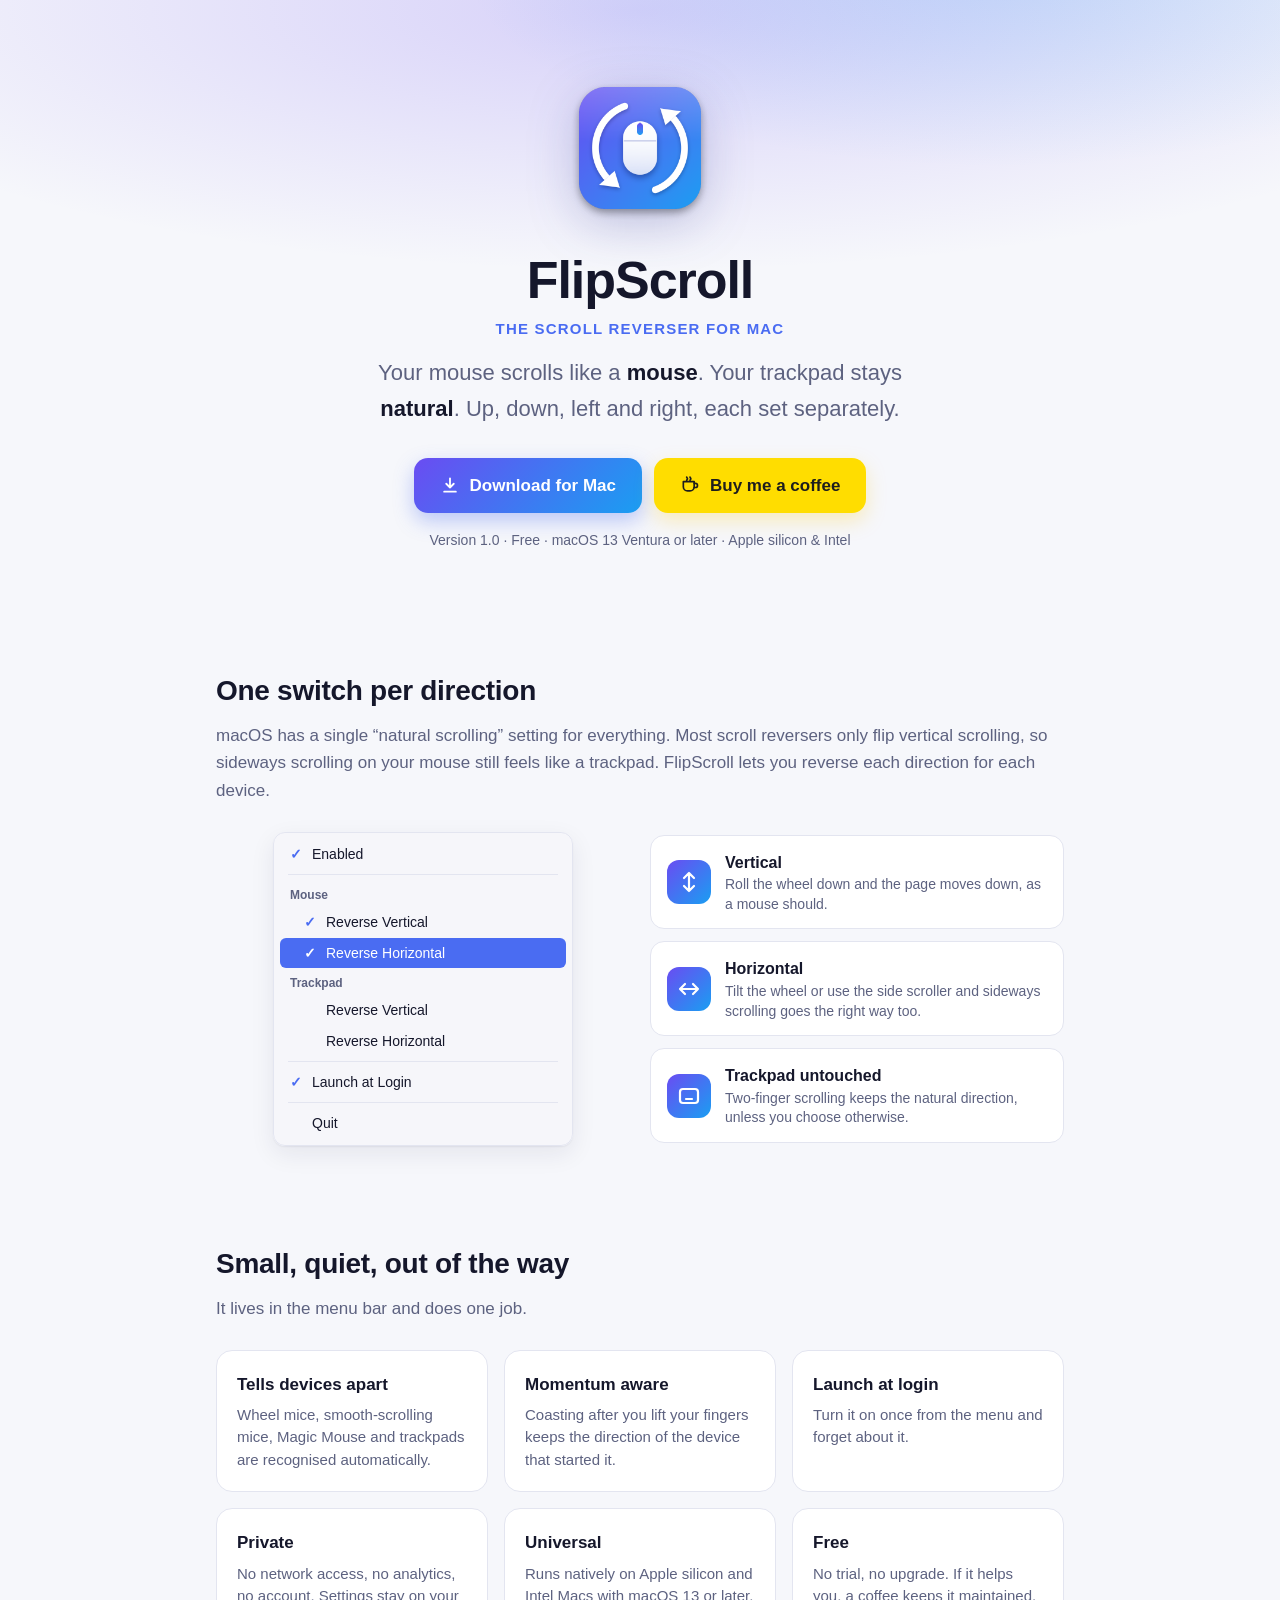
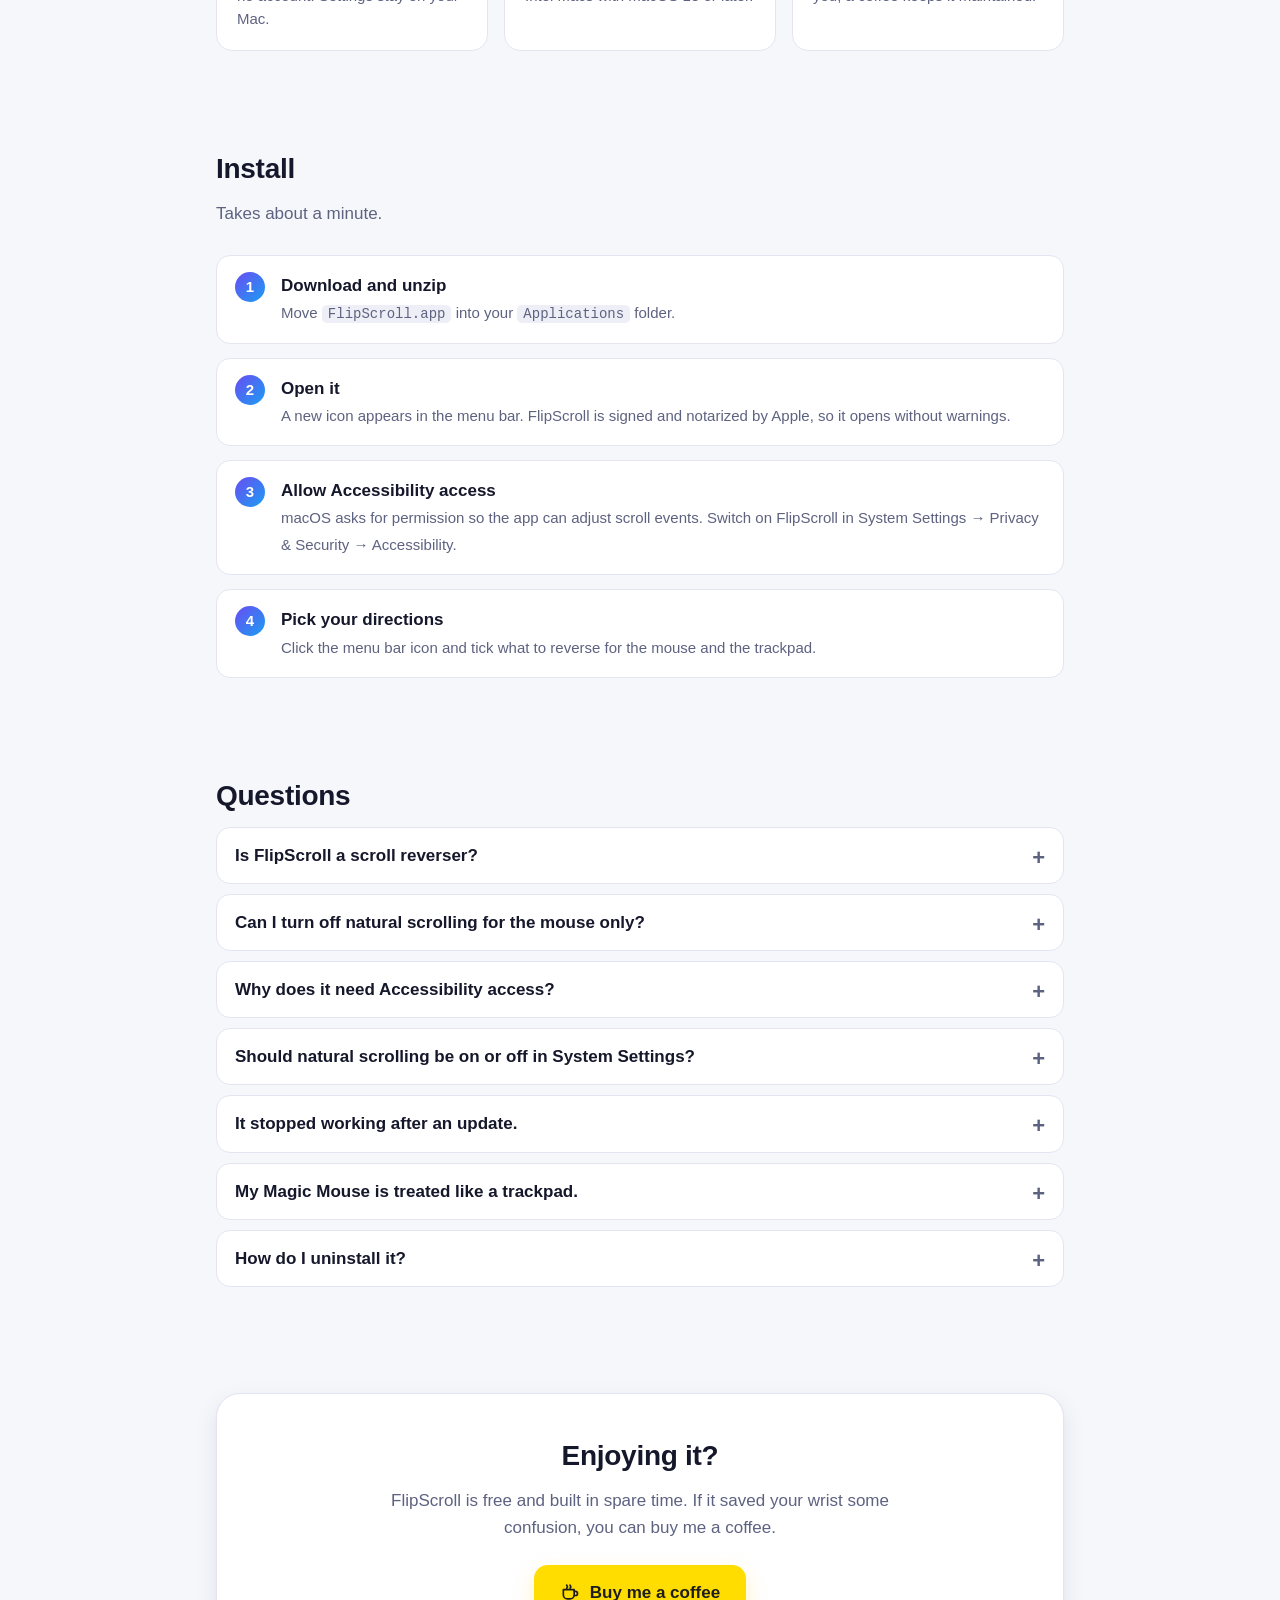
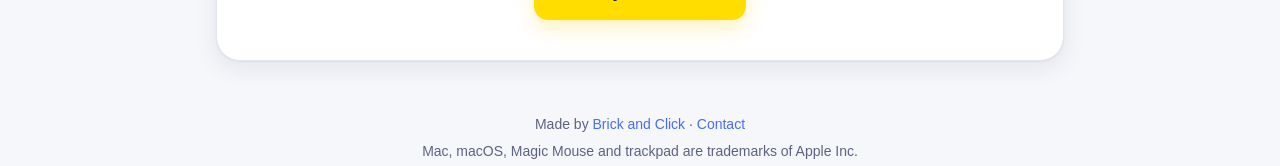
==== site/index.html @ 18b9e5fa "FlipScroll: per-axis scroll reverser for Mac with landing page Co-Authored-By: Claude Opus 5.5 (1M c" ====
<!doctype html>
<html lang="en">
<head>
<meta charset="utf-8">
<meta name="viewport" content="width=device-width, initial-scale=1">
<title>FlipScroll – Free Scroll Reverser for Mac (Mouse &amp; Trackpad)</title>
<meta name="description" content="FlipScroll is a free scroll reverser for macOS. Reverse mouse scroll direction, vertical and horizontal, while your trackpad keeps natural scrolling.">
<meta name="keywords" content="scroll reverser, scroll reverser mac, reverse scroll direction mac, reverse mouse scroll mac, natural scrolling mouse only, horizontal scroll reverse, macOS">
<link rel="canonical" href="https://flipscroll.brickandclick.tech/">
<meta property="og:type" content="website">
<meta property="og:url" content="https://flipscroll.brickandclick.tech/">
<meta property="og:title" content="FlipScroll – Free Scroll Reverser for Mac">
<meta property="og:description" content="Mouse scrolls like a mouse. Trackpad stays natural. Vertical and horizontal, set separately.">
<meta property="og:image" content="https://flipscroll.brickandclick.tech/icon.png">
<meta name="twitter:card" content="summary">
<script type="application/ld+json">
{
  "@context": "https://schema.org",
  "@type": "SoftwareApplication",
  "name": "FlipScroll",
  "alternateName": ["FlipScroll Scroll Reverser", "Scroll Reverser for Mac"],
  "description": "Free scroll reverser for macOS. Reverse mouse scrolling vertically and horizontally while the trackpad keeps natural scrolling.",
  "applicationCategory": "UtilitiesApplication",
  "operatingSystem": "macOS 13 or later",
  "softwareVersion": "1.0",
  "url": "https://flipscroll.brickandclick.tech/",
  "downloadUrl": "https://github.com/develant/flipscroll/releases/latest/download/FlipScroll.zip",
  "image": "https://flipscroll.brickandclick.tech/icon.png",
  "offers": { "@type": "Offer", "price": "0", "priceCurrency": "USD" },
  "author": { "@type": "Organization", "name": "Brick and Click", "url": "https://brickandclick.tech" }
}
</script>
<link rel="icon" type="image/png" href="favicon.png">
<link rel="apple-touch-icon" href="icon.png">
<style>
  :root {
    --bg: #f6f7fb;
    --surface: #ffffff;
    --text: #15172b;
    --muted: #5d6280;
    --line: #e3e5f0;
    --accent-1: #6a4cf2;
    --accent-2: #1a9ef2;
    --accent: #4a6cf2;
    --check: #4a6cf2;
    --shadow: 0 1px 2px rgba(20, 24, 60, .06), 0 8px 24px rgba(20, 24, 60, .08);
    --menu-bg: rgba(246, 246, 250, .92);
    --coffee-bg: #ffdd00;
    --coffee-text: #1d1d1d;
  }
  @media (prefers-color-scheme: dark) {
    :root:not([data-theme="light"]) {
      --bg: #0f1020;
      --surface: #181a30;
      --text: #eef0fb;
      --muted: #a2a7c6;
      --line: #2a2d4a;
      --accent: #8aa0ff;
      --check: #8aa0ff;
      --shadow: 0 1px 2px rgba(0, 0, 0, .4), 0 8px 24px rgba(0, 0, 0, .35);
      --menu-bg: rgba(40, 42, 64, .92);
    }
  }
  :root[data-theme="dark"] {
    --bg: #0f1020;
    --surface: #181a30;
    --text: #eef0fb;
    --muted: #a2a7c6;
    --line: #2a2d4a;
    --accent: #8aa0ff;
    --check: #8aa0ff;
    --shadow: 0 1px 2px rgba(0, 0, 0, .4), 0 8px 24px rgba(0, 0, 0, .35);
    --menu-bg: rgba(40, 42, 64, .92);
  }

  * { box-sizing: border-box; }
  html { -webkit-text-size-adjust: 100%; }
  body {
    margin: 0;
    background: var(--bg);
    color: var(--text);
    font: 17px/1.6 -apple-system, BlinkMacSystemFont, "SF Pro Text", "Segoe UI", Roboto, Helvetica, Arial, sans-serif;
    -webkit-font-smoothing: antialiased;
  }
  a { color: var(--accent); text-decoration: none; }
  a:hover { text-decoration: underline; }
  .wrap { max-width: 880px; margin: 0 auto; padding: 0 16px; }

  /* Hero */
  .hero {
    position: relative;
    text-align: center;
    padding: 72px 0 56px;
    overflow: hidden;
  }
  .hero::before {
    content: "";
    position: absolute;
    inset: -40% -20% auto;
    height: 520px;
    background: radial-gradient(closest-side, color-mix(in srgb, var(--accent-1) 22%, transparent), transparent),
                radial-gradient(closest-side at 70% 40%, color-mix(in srgb, var(--accent-2) 20%, transparent), transparent);
    z-index: -1;
  }
  .hero img.icon { width: 152px; height: 152px; filter: drop-shadow(0 12px 24px rgba(40, 50, 140, .25)); }
  h1 {
    font-size: clamp(34px, 6vw, 52px);
    line-height: 1.1;
    letter-spacing: -.02em;
    margin: 20px 0 12px;
  }
  .kicker {
    margin: -4px 0 14px;
    font-size: 15px;
    font-weight: 600;
    letter-spacing: .08em;
    text-transform: uppercase;
    color: var(--accent);
  }
  .tagline {
    font-size: clamp(18px, 2.6vw, 22px);
    color: var(--muted);
    max-width: 600px;
    margin: 0 auto 32px;
  }
  .tagline strong { color: var(--text); font-weight: 600; }
  .cta { display: flex; gap: 12px; justify-content: center; flex-wrap: wrap; }
  .btn {
    display: inline-flex; align-items: center; gap: 10px;
    padding: 14px 26px;
    border-radius: 14px;
    font-weight: 600;
    font-size: 17px;
    transition: transform .15s ease, box-shadow .15s ease;
  }
  .btn:hover { text-decoration: none; transform: translateY(-1px); }
  .btn-primary {
    color: #fff;
    background: linear-gradient(135deg, var(--accent-1), var(--accent-2));
    box-shadow: 0 8px 20px rgba(74, 108, 242, .35);
  }
  .btn-coffee { background: var(--coffee-bg); color: var(--coffee-text); box-shadow: 0 8px 20px rgba(255, 200, 0, .25); }
  .btn svg { width: 20px; height: 20px; flex: none; }
  .meta { margin-top: 16px; font-size: 14px; color: var(--muted); }

  /* Sections */
  section { padding: 48px 0; }
  h2 { font-size: 28px; letter-spacing: -.01em; margin: 0 0 8px; }
  .lead { color: var(--muted); margin: 0 0 28px; }

  /* Problem / solution demo */
  .demo {
    display: grid;
    grid-template-columns: 1fr 1fr;
    gap: 20px;
    align-items: center;
  }
  .menu {
    background: var(--menu-bg);
    border: 1px solid var(--line);
    border-radius: 12px;
    box-shadow: var(--shadow);
    padding: 6px;
    font-size: 14px;
    max-width: 300px;
    justify-self: center;
    width: 100%;
    backdrop-filter: blur(20px);
  }
  .menu .item { display: flex; align-items: center; gap: 8px; padding: 4px 10px; border-radius: 6px; }
  .menu .item.indent { padding-left: 24px; }
  .menu .item .tick { width: 14px; color: var(--check); font-weight: 700; }
  .menu .header { color: var(--muted); font-weight: 600; font-size: 12px; padding: 6px 10px 2px; }
  .menu .sep { height: 1px; background: var(--line); margin: 5px 8px; }
  .menu .item.hover { background: var(--accent); color: #fff; }
  .menu .item.hover .tick { color: #fff; }

  .axes { display: grid; gap: 12px; }
  .axis {
    display: flex; align-items: center; gap: 14px;
    background: var(--surface);
    border: 1px solid var(--line);
    border-radius: 14px;
    padding: 14px 16px;
  }
  .axis .glyph {
    flex: none;
    width: 44px; height: 44px;
    border-radius: 12px;
    display: grid; place-items: center;
    color: #fff;
    background: linear-gradient(135deg, var(--accent-1), var(--accent-2));
  }
  .axis .glyph svg { width: 24px; height: 24px; }
  .axis b { display: block; font-size: 16px; }
  .axis span { color: var(--muted); font-size: 14px; line-height: 1.4; display: block; }

  /* Features */
  .features {
    display: grid;
    grid-template-columns: repeat(auto-fit, minmax(240px, 1fr));
    gap: 16px;
  }
  .card {
    background: var(--surface);
    border: 1px solid var(--line);
    border-radius: 16px;
    padding: 20px;
  }
  .card h3 { font-size: 17px; margin: 0 0 6px; }
  .card p { margin: 0; color: var(--muted); font-size: 15px; line-height: 1.5; }

  /* Steps */
  ol.steps { list-style: none; padding: 0; margin: 0; counter-reset: step; display: grid; gap: 14px; }
  ol.steps li {
    counter-increment: step;
    position: relative;
    padding: 16px 18px 16px 64px;
    background: var(--surface);
    border: 1px solid var(--line);
    border-radius: 14px;
  }
  ol.steps li::before {
    content: counter(step);
    position: absolute; left: 18px; top: 16px;
    width: 30px; height: 30px; border-radius: 50%;
    display: grid; place-items: center;
    font-weight: 700; font-size: 15px; color: #fff;
    background: linear-gradient(135deg, var(--accent-1), var(--accent-2));
  }
  ol.steps li b { display: block; }
  ol.steps li span { color: var(--muted); font-size: 15px; }
  kbd, code {
    font: 14px ui-monospace, SFMono-Regular, Menlo, monospace;
    background: color-mix(in srgb, var(--line) 60%, transparent);
    padding: 1px 6px;
    border-radius: 5px;
    word-break: break-word;
  }

  /* FAQ */
  details {
    background: var(--surface);
    border: 1px solid var(--line);
    border-radius: 14px;
    padding: 14px 18px;
    margin-bottom: 10px;
  }
  summary { cursor: pointer; font-weight: 600; list-style: none; position: relative; padding-right: 24px; }
  summary::-webkit-details-marker { display: none; }
  summary::after { content: "+"; position: absolute; right: 0; top: -2px; font-size: 22px; color: var(--muted); }
  details[open] summary::after { content: "–"; }
  details p { color: var(--muted); margin: 10px 0 0; font-size: 15px; }

  /* Support */
  .support {
    text-align: center;
    background: var(--surface);
    border: 1px solid var(--line);
    border-radius: 24px;
    padding: 40px 20px;
    box-shadow: var(--shadow);
  }
  .support p { color: var(--muted); max-width: 520px; margin: 0 auto 24px; }

  footer {
    padding: 40px 0 56px;
    text-align: center;
    color: var(--muted);
    font-size: 14px;
  }
  footer p { margin: 4px 0; }

  @media (max-width: 680px) {
    .hero { padding: 48px 0 40px; }
    .hero img.icon { width: 120px; height: 120px; }
    .demo { grid-template-columns: 1fr; }
    section { padding: 36px 0; }
  }
</style>
</head>
<body>

<header class="hero">
  <div class="wrap">
    <img class="icon" src="icon.png" alt="FlipScroll icon" width="152" height="152">
    <h1>FlipScroll</h1>
    <p class="kicker">The scroll reverser for Mac</p>
    <p class="tagline">Your mouse scrolls like a <strong>mouse</strong>. Your trackpad stays <strong>natural</strong>. Up, down, left and right, each set separately.</p>
    <div class="cta">
      <a class="btn btn-primary" href="https://github.com/develant/flipscroll/releases/latest/download/FlipScroll.zip">
        <svg viewBox="0 0 24 24" fill="none" stroke="currentColor" stroke-width="2.2" stroke-linecap="round" stroke-linejoin="round" aria-hidden="true"><path d="M12 4v11m0 0-4.5-4.5M12 15l4.5-4.5M5 20h14"/></svg>
        Download for Mac
      </a>
      <a class="btn btn-coffee" href="https://buymeacoffee.com/aleant" target="_blank" rel="noopener">
        <svg viewBox="0 0 24 24" fill="none" stroke="currentColor" stroke-width="2" stroke-linecap="round" stroke-linejoin="round" aria-hidden="true"><path d="M4 8h13v6a5 5 0 0 1-5 5H9a5 5 0 0 1-5-5V8Z"/><path d="M17 10h1.5a2.5 2.5 0 0 1 0 5H17M8 2.5c0 1 1 1 1 2s-1 1-1 2M12 2.5c0 1 1 1 1 2s-1 1-1 2"/></svg>
        Buy me a coffee
      </a>
    </div>
    <p class="meta">Version 1.0 · Free · macOS 13 Ventura or later · Apple silicon &amp; Intel</p>
  </div>
</header>

<main class="wrap">

  <section id="why">
    <h2>One switch per direction</h2>
    <p class="lead">macOS has a single “natural scrolling” setting for everything. Most scroll reversers only flip vertical scrolling, so sideways scrolling on your mouse still feels like a trackpad. FlipScroll lets you reverse each direction for each device.</p>
    <div class="demo">
      <div class="menu" role="img" aria-label="FlipScroll menu: Enabled, Mouse reverse vertical and horizontal on, Trackpad both off">
        <div class="item"><span class="tick">✓</span>Enabled</div>
        <div class="sep"></div>
        <div class="header">Mouse</div>
        <div class="item indent"><span class="tick">✓</span>Reverse Vertical</div>
        <div class="item indent hover"><span class="tick">✓</span>Reverse Horizontal</div>
        <div class="header">Trackpad</div>
        <div class="item indent"><span class="tick"></span>Reverse Vertical</div>
        <div class="item indent"><span class="tick"></span>Reverse Horizontal</div>
        <div class="sep"></div>
        <div class="item"><span class="tick">✓</span>Launch at Login</div>
        <div class="sep"></div>
        <div class="item"><span class="tick"></span>Quit</div>
      </div>
      <div class="axes">
        <div class="axis">
          <div class="glyph"><svg viewBox="0 0 24 24" fill="none" stroke="currentColor" stroke-width="2.2" stroke-linecap="round" stroke-linejoin="round" aria-hidden="true"><path d="M12 3v18M7 8l5-5 5 5M7 16l5 5 5-5"/></svg></div>
          <div><b>Vertical</b><span>Roll the wheel down and the page moves down, as a mouse should.</span></div>
        </div>
        <div class="axis">
          <div class="glyph"><svg viewBox="0 0 24 24" fill="none" stroke="currentColor" stroke-width="2.2" stroke-linecap="round" stroke-linejoin="round" aria-hidden="true"><path d="M3 12h18M8 7l-5 5 5 5M16 7l5 5-5 5"/></svg></div>
          <div><b>Horizontal</b><span>Tilt the wheel or use the side scroller and sideways scrolling goes the right way too.</span></div>
        </div>
        <div class="axis">
          <div class="glyph"><svg viewBox="0 0 24 24" fill="none" stroke="currentColor" stroke-width="2.2" stroke-linecap="round" stroke-linejoin="round" aria-hidden="true"><rect x="3" y="5" width="18" height="14" rx="3"/><path d="M9 15h6"/></svg></div>
          <div><b>Trackpad untouched</b><span>Two-finger scrolling keeps the natural direction, unless you choose otherwise.</span></div>
        </div>
      </div>
    </div>
  </section>

  <section id="features">
    <h2>Small, quiet, out of the way</h2>
    <p class="lead">It lives in the menu bar and does one job.</p>
    <div class="features">
      <div class="card"><h3>Tells devices apart</h3><p>Wheel mice, smooth-scrolling mice, Magic Mouse and trackpads are recognised automatically.</p></div>
      <div class="card"><h3>Momentum aware</h3><p>Coasting after you lift your fingers keeps the direction of the device that started it.</p></div>
      <div class="card"><h3>Launch at login</h3><p>Turn it on once from the menu and forget about it.</p></div>
      <div class="card"><h3>Private</h3><p>No network access, no analytics, no account. Settings stay on your Mac.</p></div>
      <div class="card"><h3>Universal</h3><p>Runs natively on Apple silicon and Intel Macs with macOS 13 or later.</p></div>
      <div class="card"><h3>Free</h3><p>No trial, no upgrade. If it helps you, a coffee keeps it maintained.</p></div>
    </div>
  </section>

  <section id="install">
    <h2>Install</h2>
    <p class="lead">Takes about a minute.</p>
    <ol class="steps">
      <li><b>Download and unzip</b><span>Move <code>FlipScroll.app</code> into your <code>Applications</code> folder.</span></li>
      <li><b>Open it</b><span>A new icon appears in the menu bar. FlipScroll is signed and notarized by Apple, so it opens without warnings.</span></li>
      <li><b>Allow Accessibility access</b><span>macOS asks for permission so the app can adjust scroll events. Switch on FlipScroll in System Settings → Privacy &amp; Security → Accessibility.</span></li>
      <li><b>Pick your directions</b><span>Click the menu bar icon and tick what to reverse for the mouse and the trackpad.</span></li>
    </ol>
  </section>

  <section id="faq">
    <h2>Questions</h2>
    <details>
      <summary>Is FlipScroll a scroll reverser?</summary>
      <p>Yes. FlipScroll is a free scroll reverser for macOS: it reverses the scroll direction of your mouse and, if you want, your trackpad. Unlike most scroll reversers it handles horizontal scrolling separately, so a mouse can scroll the classic way in every direction while the trackpad keeps natural scrolling.</p>
    </details>
    <details>
      <summary>Can I turn off natural scrolling for the mouse only?</summary>
      <p>macOS can’t do it on its own because one setting covers every device. Keep natural scrolling on in System Settings and let FlipScroll reverse the mouse; the trackpad stays natural.</p>
    </details>
    <details>
      <summary>Why does it need Accessibility access?</summary>
      <p>Changing scroll direction means adjusting scroll events before apps receive them, and macOS only allows that for apps with Accessibility permission. The app reads nothing else and sends nothing anywhere.</p>
    </details>
    <details>
      <summary>Should natural scrolling be on or off in System Settings?</summary>
      <p>Leave it on, as most trackpad users do. Then reverse both directions for the mouse and nothing for the trackpad. If you prefer it off, flip the choices the other way.</p>
    </details>
    <details>
      <summary>It stopped working after an update.</summary>
      <p>macOS sometimes forgets the permission when an app is replaced. In System Settings → Privacy &amp; Security → Accessibility, remove FlipScroll with the – button and add it again.</p>
    </details>
    <details>
      <summary>My Magic Mouse is treated like a trackpad.</summary>
      <p>The app tells them apart by how many fingers are touching: one finger is a Magic Mouse, two or more is a trackpad. Scrolling a Magic Mouse with two fingers is counted as a trackpad.</p>
    </details>
    <details>
      <summary>How do I uninstall it?</summary>
      <p>Quit it from the menu bar, move it from Applications to the Bin, and remove it from the Accessibility list.</p>
    </details>
  </section>

  <section id="support">
    <div class="support">
      <h2>Enjoying it?</h2>
      <p>FlipScroll is free and built in spare time. If it saved your wrist some confusion, you can buy me a coffee.</p>
      <a class="btn btn-coffee" href="https://buymeacoffee.com/aleant" target="_blank" rel="noopener">
        <svg viewBox="0 0 24 24" fill="none" stroke="currentColor" stroke-width="2" stroke-linecap="round" stroke-linejoin="round" aria-hidden="true"><path d="M4 8h13v6a5 5 0 0 1-5 5H9a5 5 0 0 1-5-5V8Z"/><path d="M17 10h1.5a2.5 2.5 0 0 1 0 5H17M8 2.5c0 1 1 1 1 2s-1 1-1 2M12 2.5c0 1 1 1 1 2s-1 1-1 2"/></svg>
        Buy me a coffee
      </a>
    </div>
  </section>

</main>

<footer class="wrap">
  <p>Made by <a href="https://brickandclick.tech">Brick and Click</a> · <a href="mailto:hello@brickandclick.tech">Contact</a></p>
  <p>Mac, macOS, Magic Mouse and trackpad are trademarks of Apple Inc.</p>
</footer>

</body>
</html>
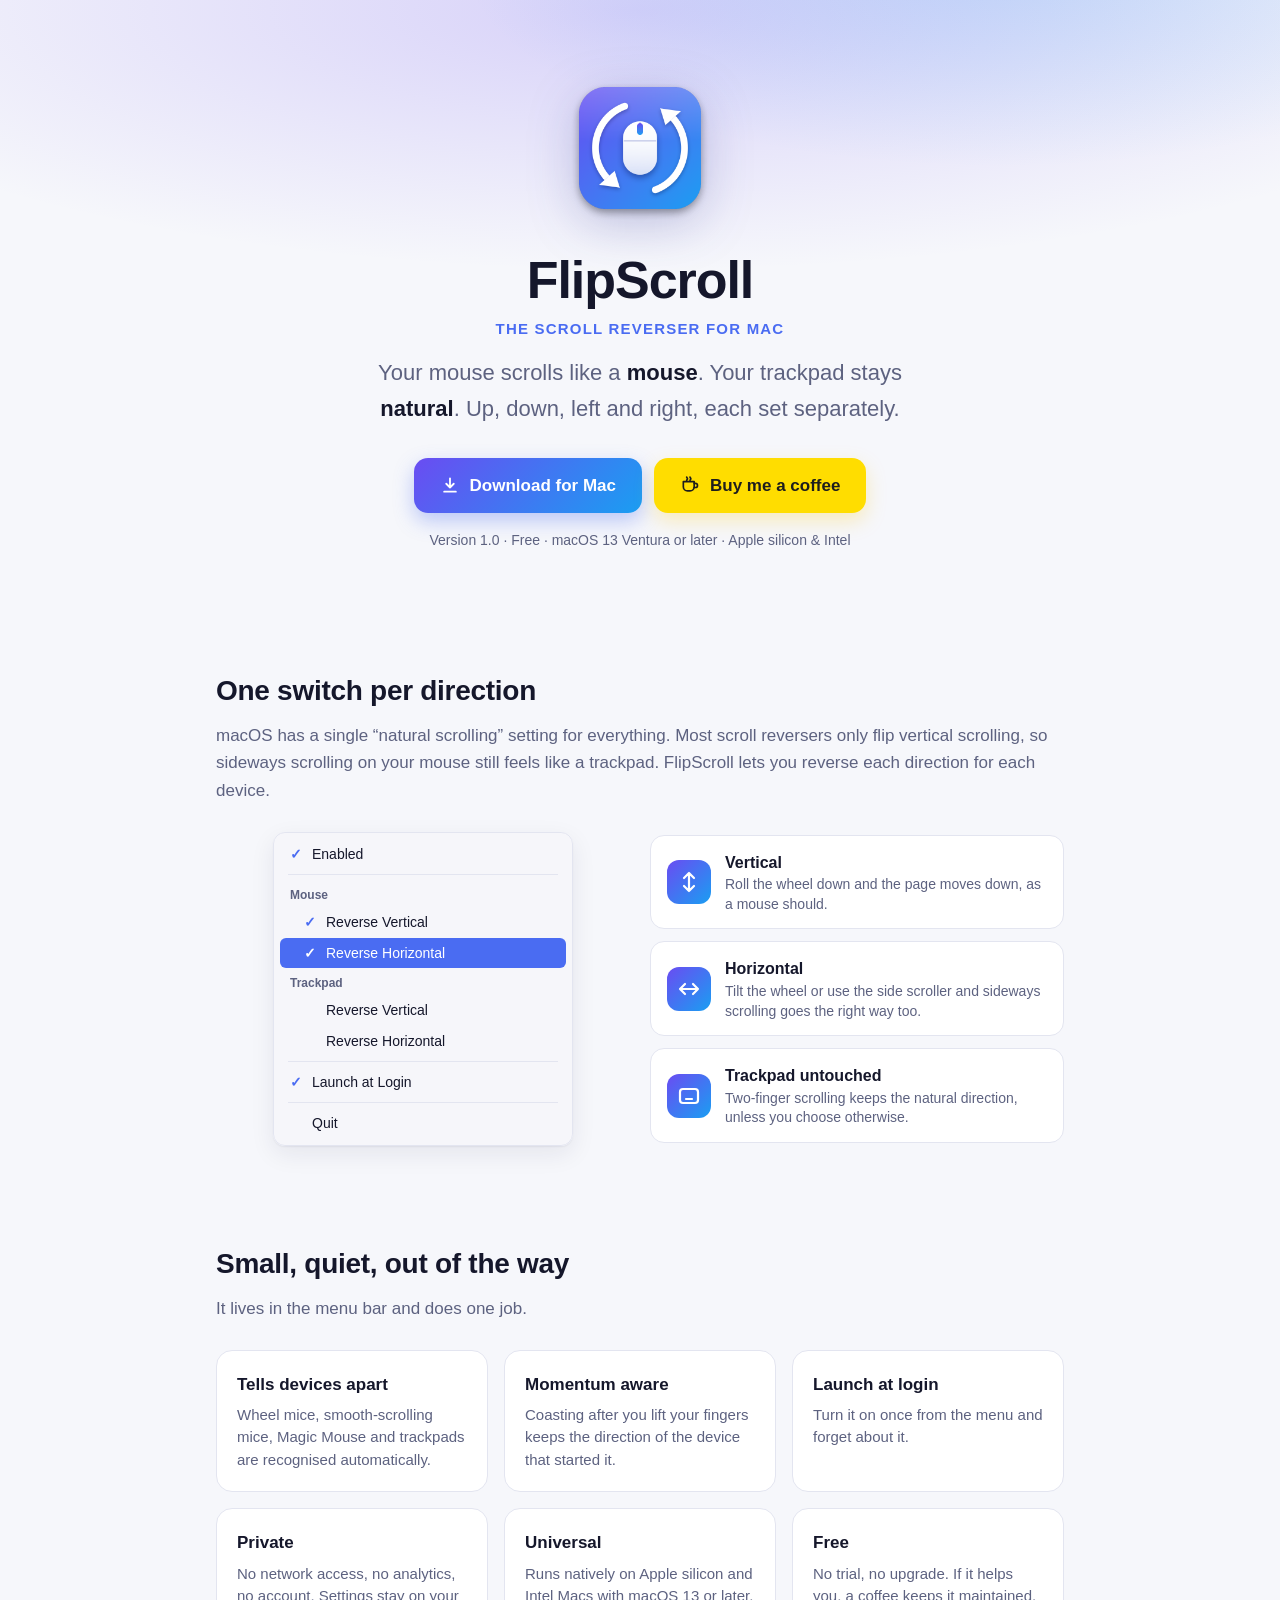
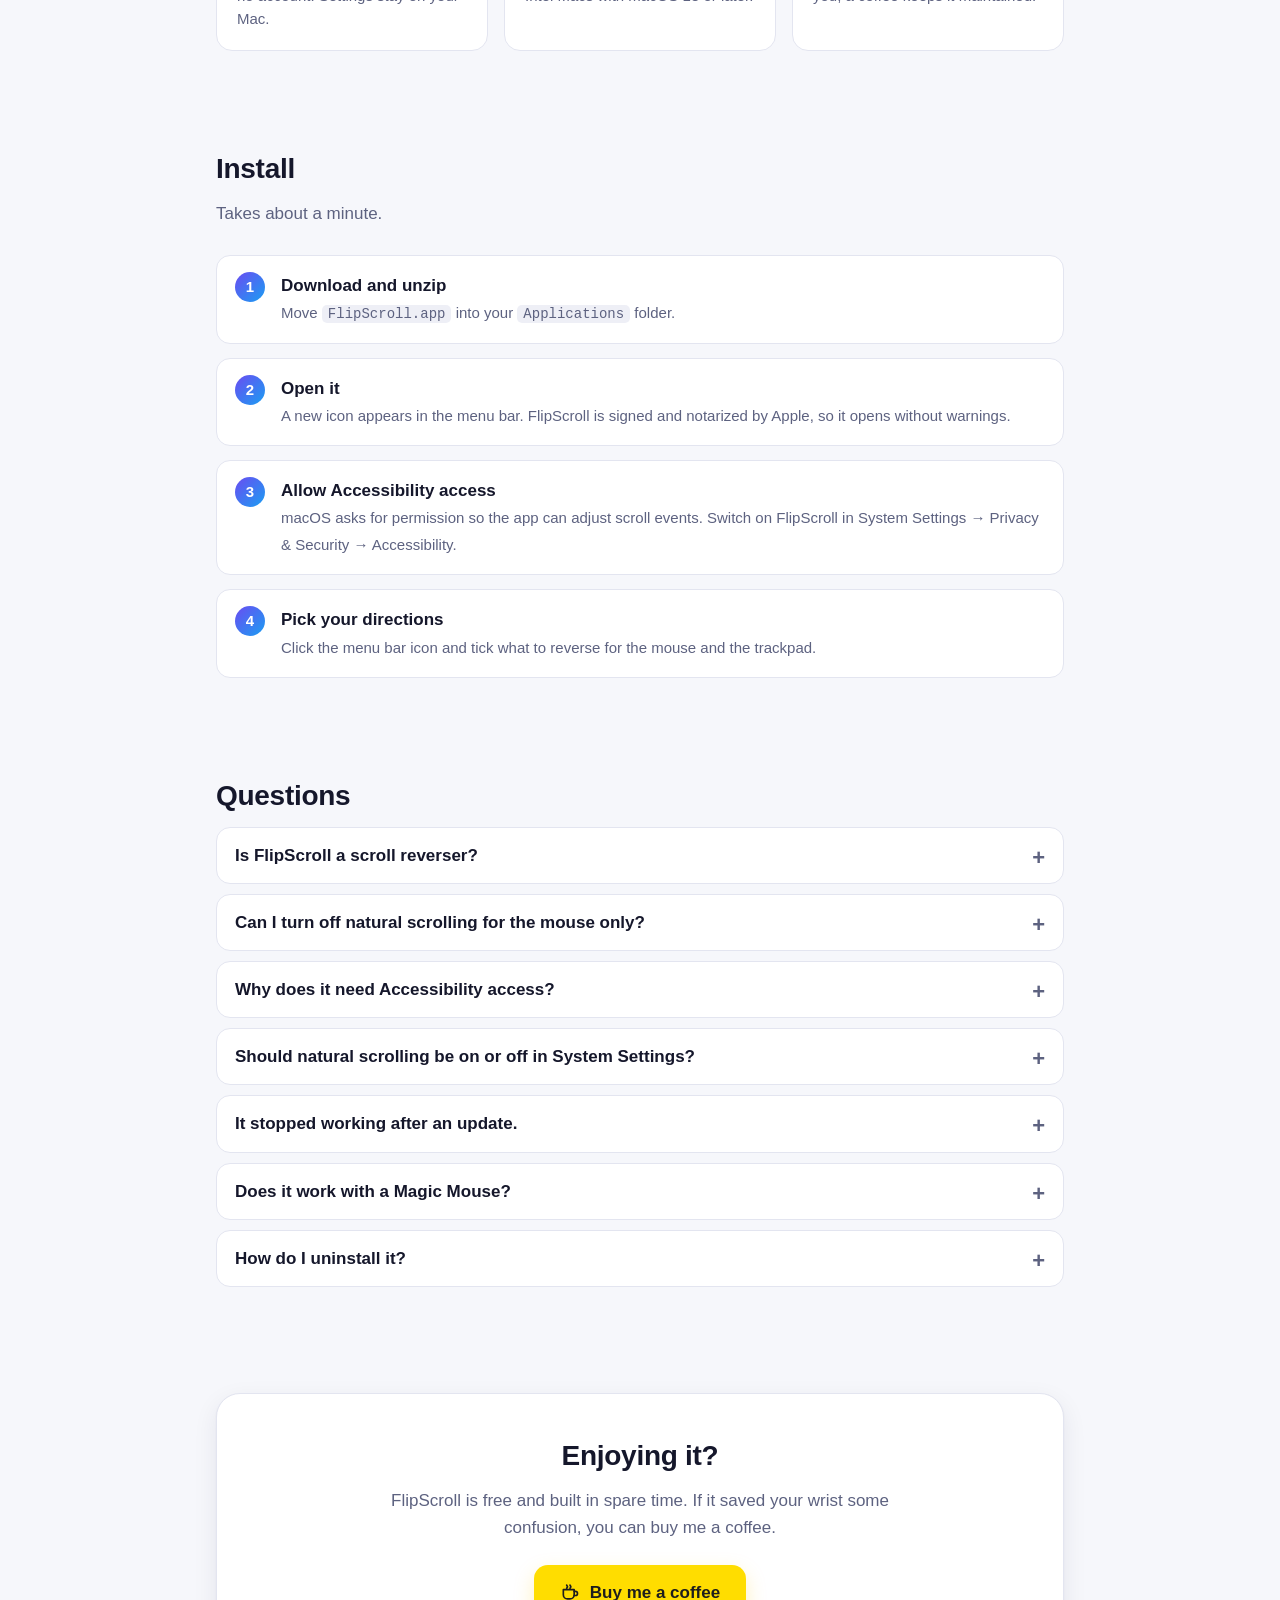
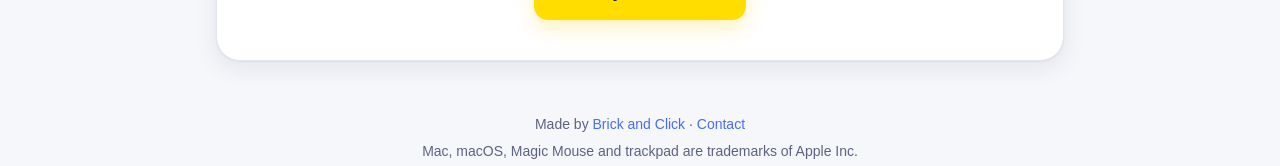
==== commit ec3cc210: "Identify trackpad and mouse by the HID device that sent each scroll Finger counting from gesture eve" ====
--- a/site/index.html
+++ b/site/index.html
@@ -385,8 +385,8 @@
       <p>macOS sometimes forgets the permission when an app is replaced. In System Settings → Privacy &amp; Security → Accessibility, remove FlipScroll with the – button and add it again.</p>
     </details>
     <details>
-      <summary>My Magic Mouse is treated like a trackpad.</summary>
-      <p>The app tells them apart by how many fingers are touching: one finger is a Magic Mouse, two or more is a trackpad. Scrolling a Magic Mouse with two fingers is counted as a trackpad.</p>
+      <summary>Does it work with a Magic Mouse?</summary>
+      <p>Yes. FlipScroll checks which device sent each scroll, so a Magic Mouse follows the mouse settings and a trackpad follows the trackpad settings, even though both scroll by touch.</p>
     </details>
     <details>
       <summary>How do I uninstall it?</summary>
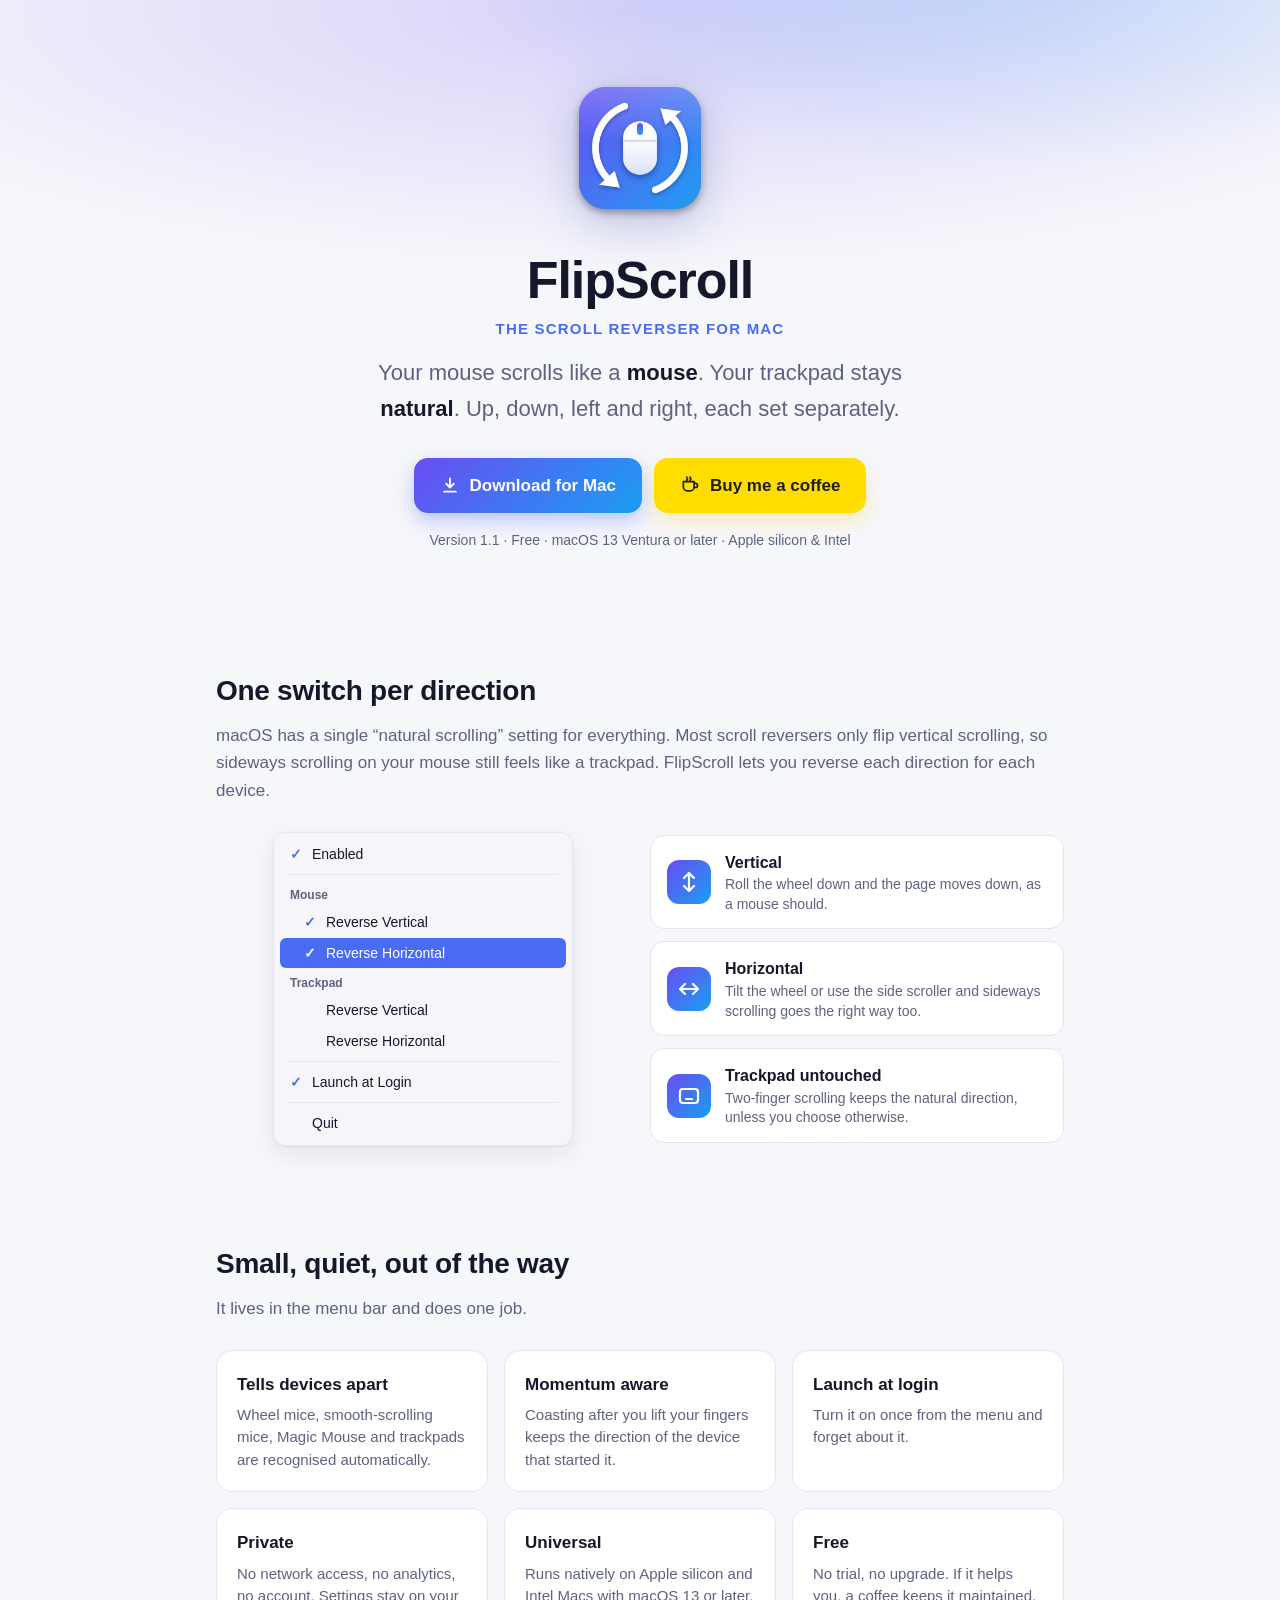
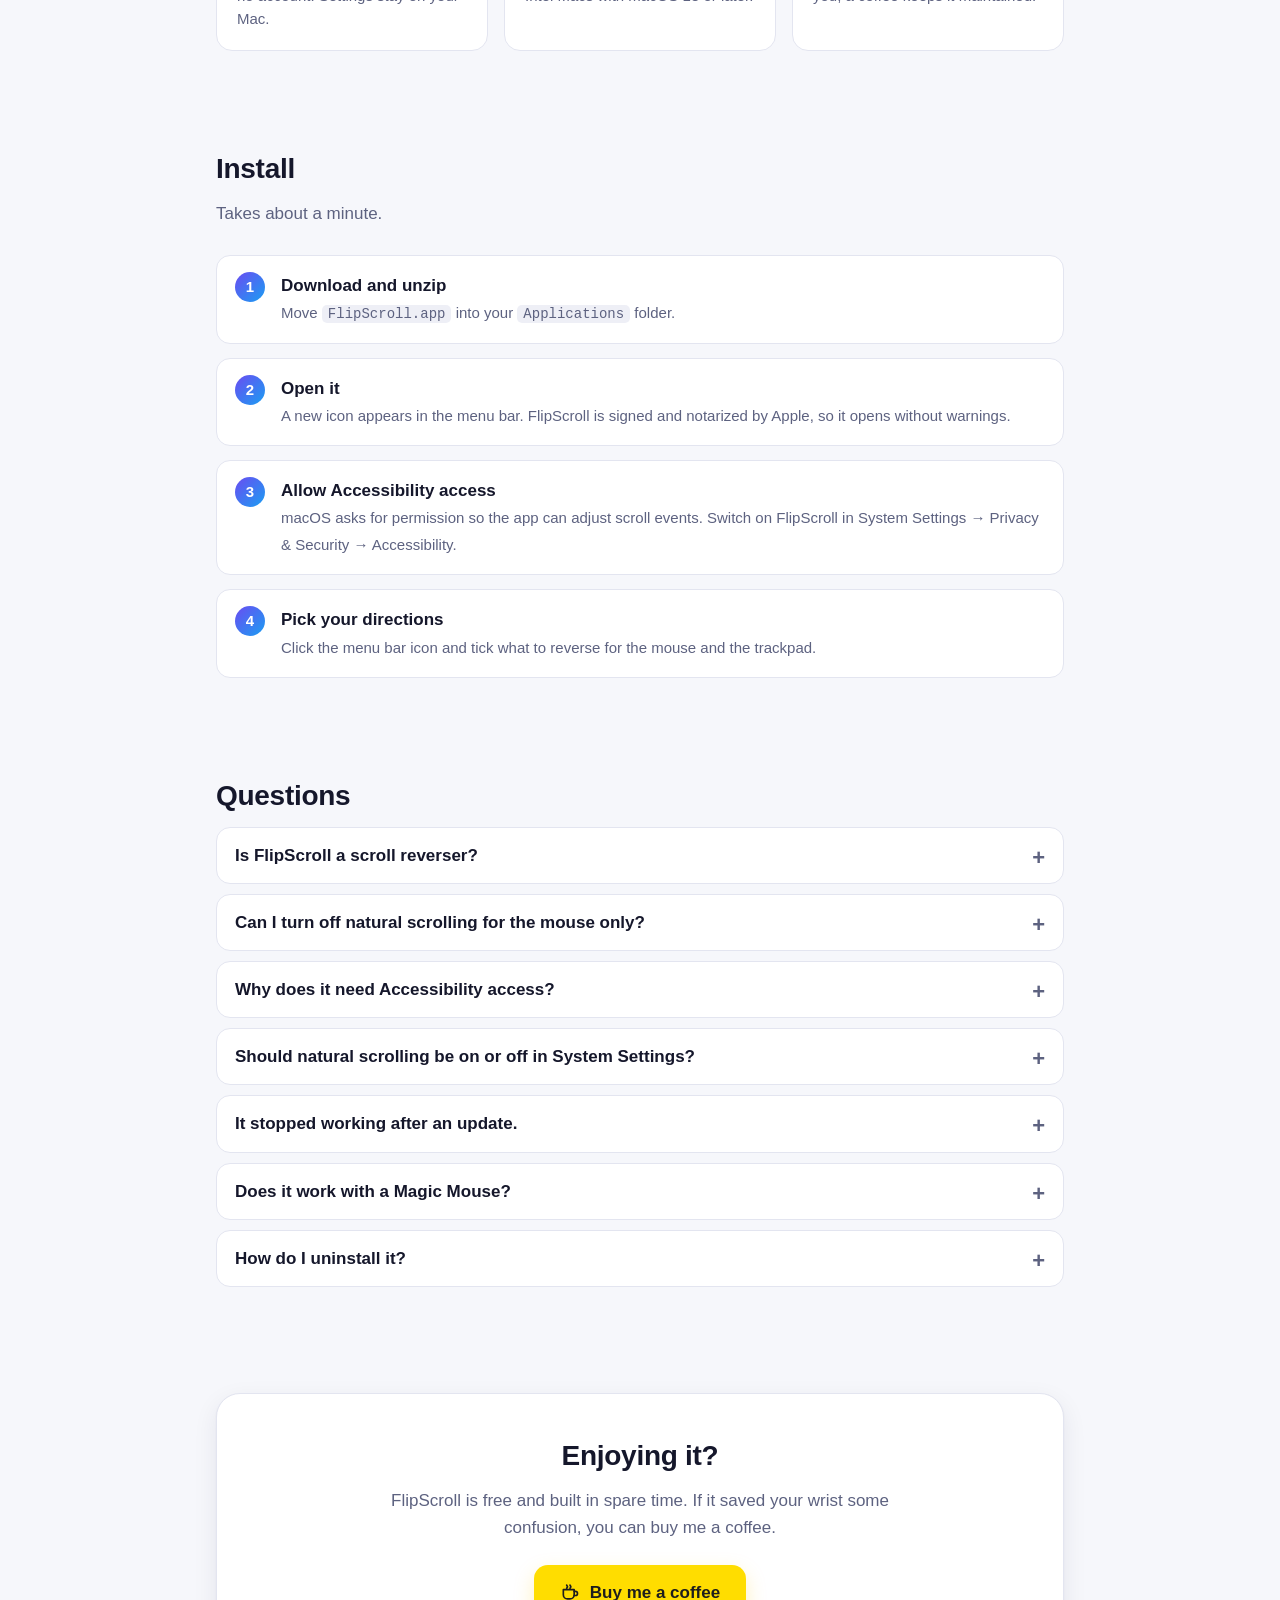
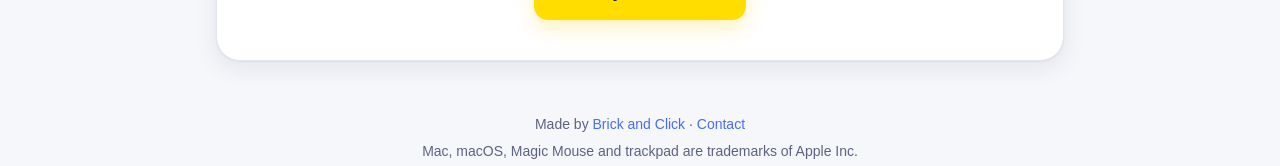
==== commit 0c595db1: "Release v1.1" ====
--- a/site/index.html
+++ b/site/index.html
@@ -22,7 +22,7 @@
   "description": "Free scroll reverser for macOS. Reverse mouse scrolling vertically and horizontally while the trackpad keeps natural scrolling.",
   "applicationCategory": "UtilitiesApplication",
   "operatingSystem": "macOS 13 or later",
-  "softwareVersion": "1.0",
+  "softwareVersion": "1.1",
   "url": "https://flipscroll.brickandclick.tech/",
   "downloadUrl": "https://github.com/develant/flipscroll/releases/latest/download/FlipScroll.zip",
   "image": "https://flipscroll.brickandclick.tech/icon.png",
@@ -297,7 +297,7 @@
         Buy me a coffee
       </a>
     </div>
-    <p class="meta">Version 1.0 · Free · macOS 13 Ventura or later · Apple silicon &amp; Intel</p>
+    <p class="meta">Version 1.1 · Free · macOS 13 Ventura or later · Apple silicon &amp; Intel</p>
   </div>
 </header>
 
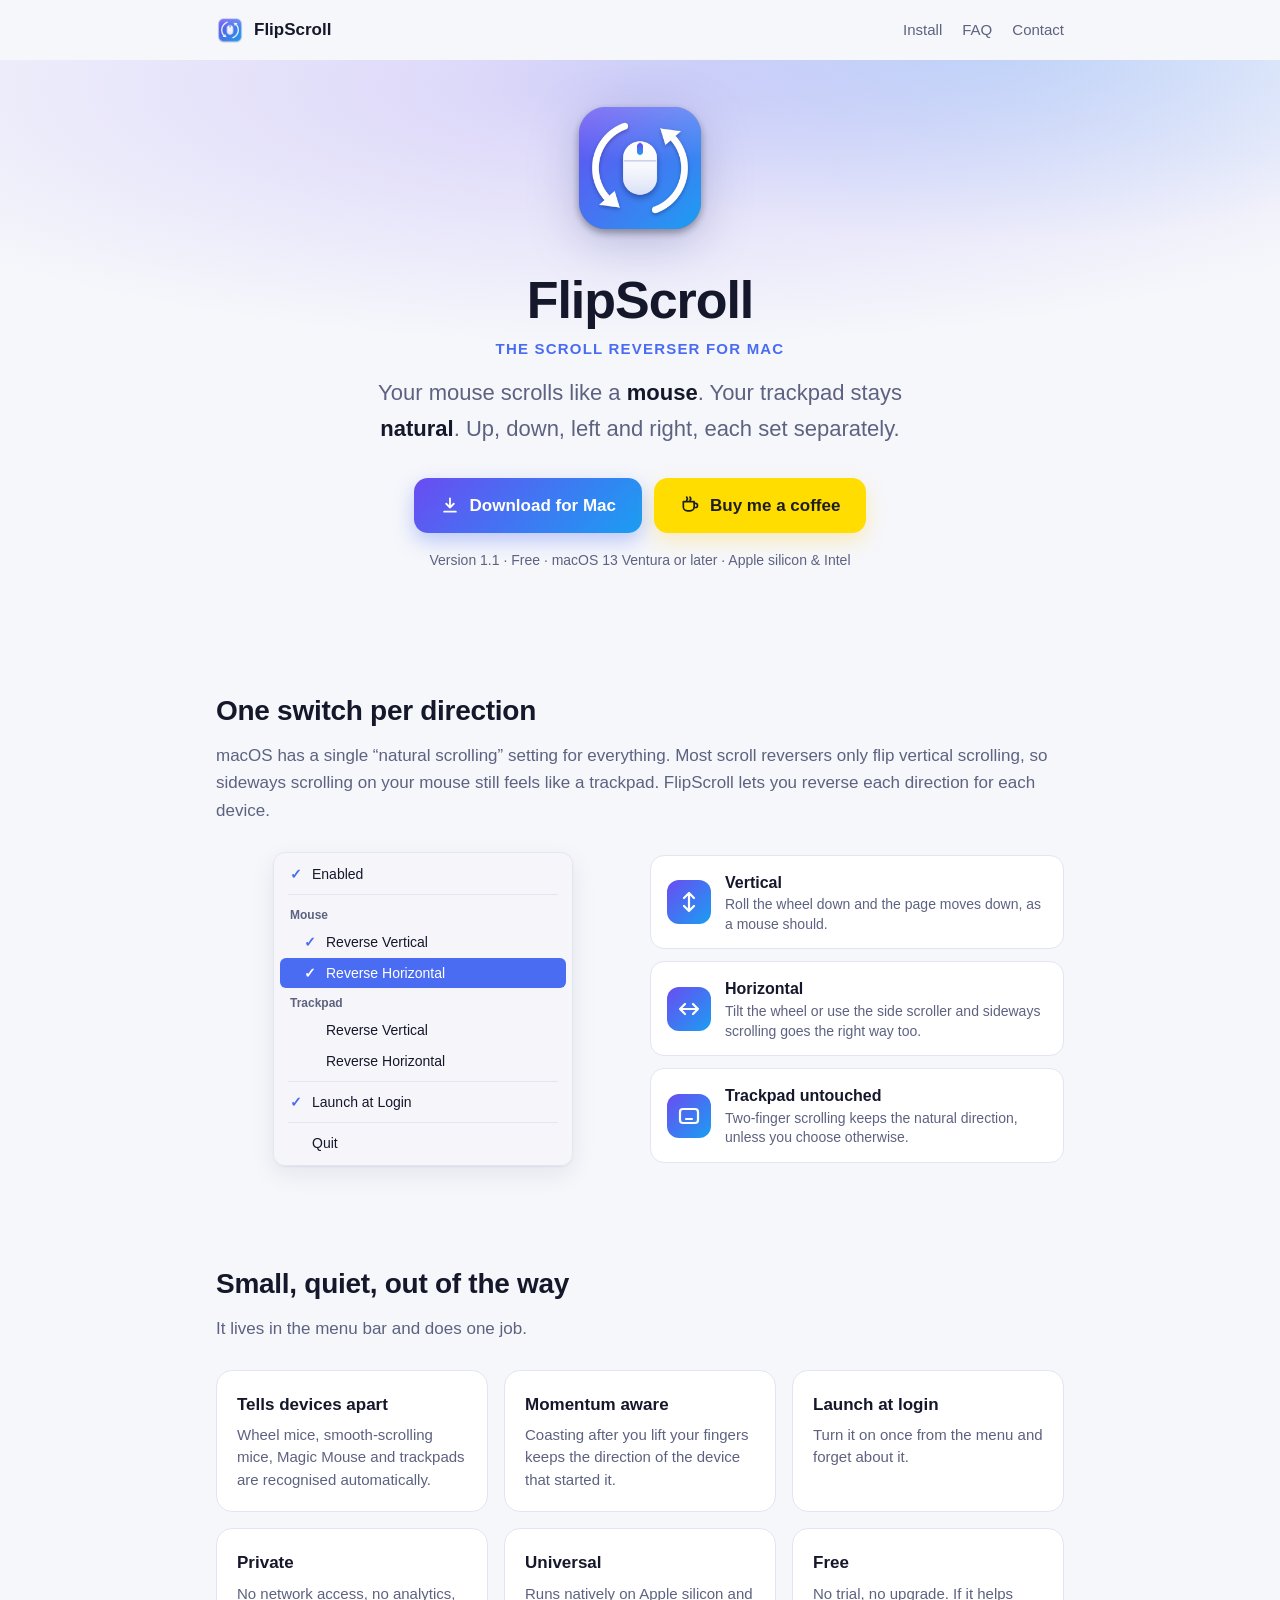
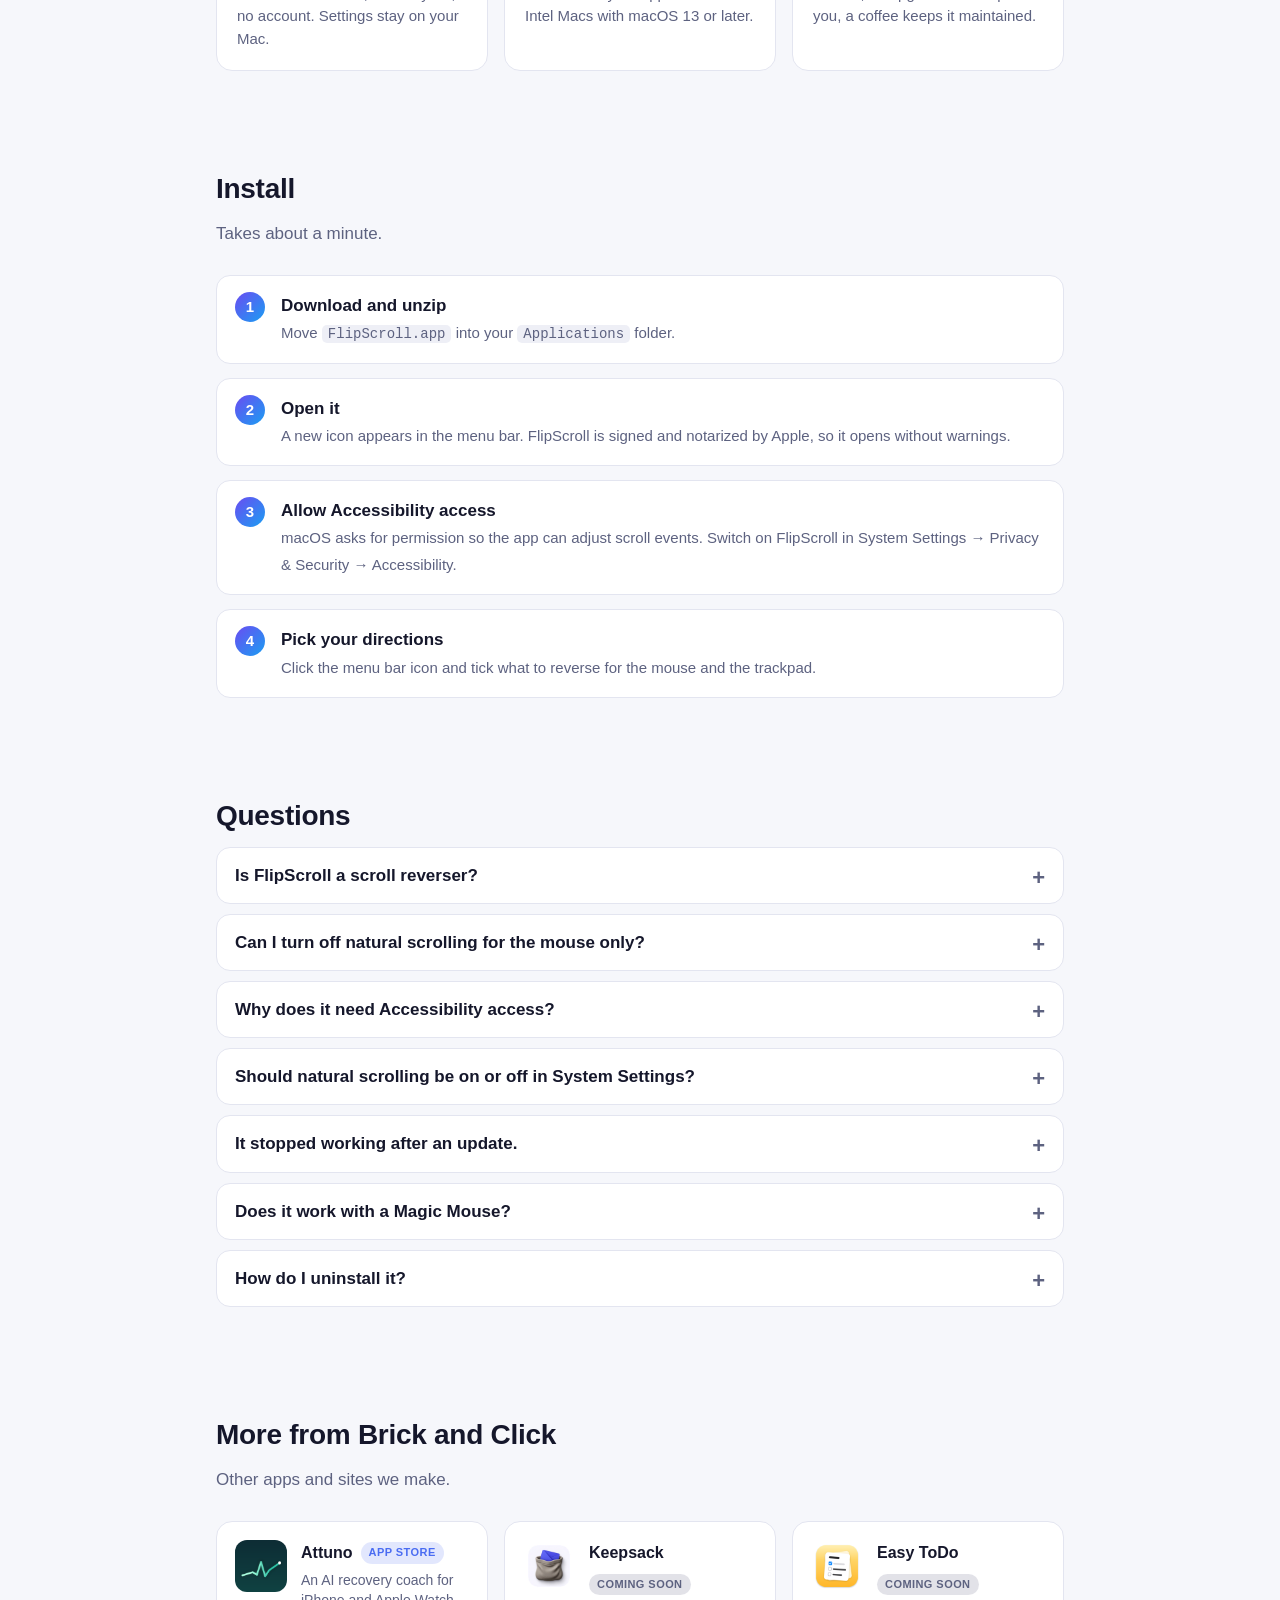
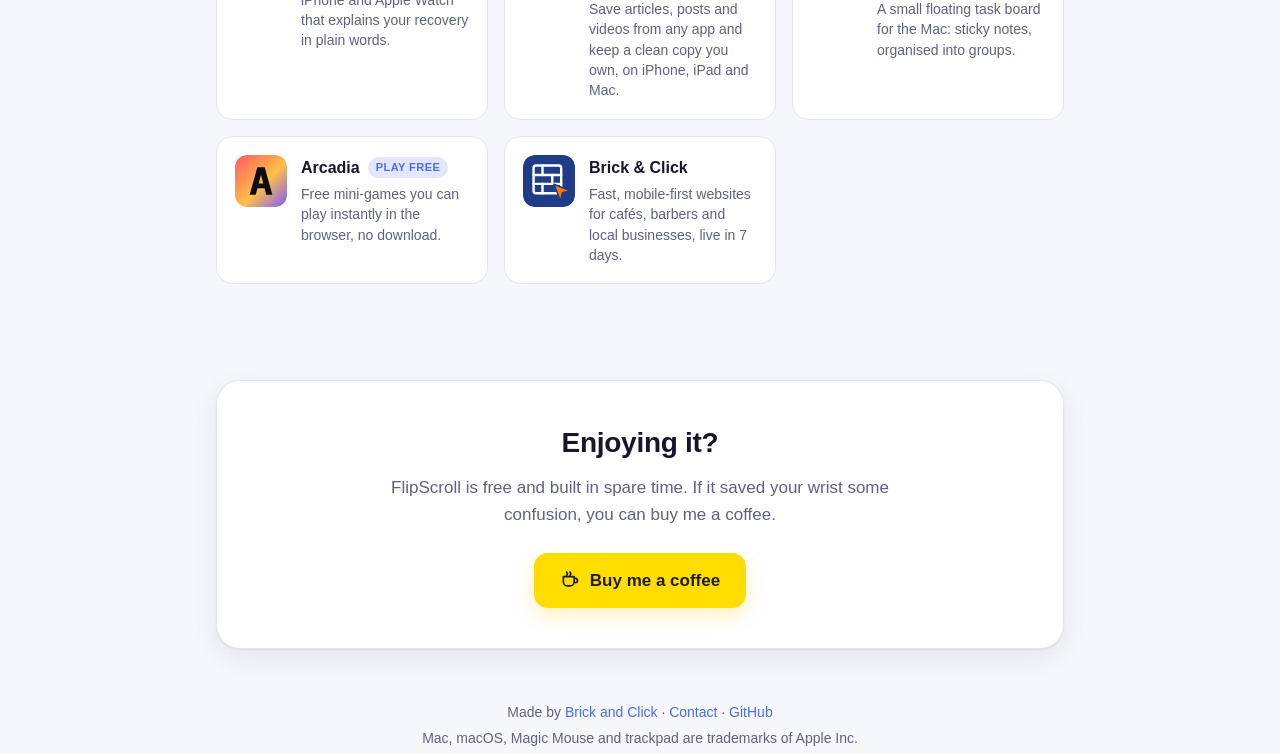
==== commit 77eae1b1: "Add contact page and other projects to the website The contact form posts to the existing brickandcl" ====
--- a/site/index.html
+++ b/site/index.html
@@ -32,254 +32,14 @@
 </script>
 <link rel="icon" type="image/png" href="favicon.png">
 <link rel="apple-touch-icon" href="icon.png">
-<style>
-  :root {
-    --bg: #f6f7fb;
-    --surface: #ffffff;
-    --text: #15172b;
-    --muted: #5d6280;
-    --line: #e3e5f0;
-    --accent-1: #6a4cf2;
-    --accent-2: #1a9ef2;
-    --accent: #4a6cf2;
-    --check: #4a6cf2;
-    --shadow: 0 1px 2px rgba(20, 24, 60, .06), 0 8px 24px rgba(20, 24, 60, .08);
-    --menu-bg: rgba(246, 246, 250, .92);
-    --coffee-bg: #ffdd00;
-    --coffee-text: #1d1d1d;
-  }
-  @media (prefers-color-scheme: dark) {
-    :root:not([data-theme="light"]) {
-      --bg: #0f1020;
-      --surface: #181a30;
-      --text: #eef0fb;
-      --muted: #a2a7c6;
-      --line: #2a2d4a;
-      --accent: #8aa0ff;
-      --check: #8aa0ff;
-      --shadow: 0 1px 2px rgba(0, 0, 0, .4), 0 8px 24px rgba(0, 0, 0, .35);
-      --menu-bg: rgba(40, 42, 64, .92);
-    }
-  }
-  :root[data-theme="dark"] {
-    --bg: #0f1020;
-    --surface: #181a30;
-    --text: #eef0fb;
-    --muted: #a2a7c6;
-    --line: #2a2d4a;
-    --accent: #8aa0ff;
-    --check: #8aa0ff;
-    --shadow: 0 1px 2px rgba(0, 0, 0, .4), 0 8px 24px rgba(0, 0, 0, .35);
-    --menu-bg: rgba(40, 42, 64, .92);
-  }
-
-  * { box-sizing: border-box; }
-  html { -webkit-text-size-adjust: 100%; }
-  body {
-    margin: 0;
-    background: var(--bg);
-    color: var(--text);
-    font: 17px/1.6 -apple-system, BlinkMacSystemFont, "SF Pro Text", "Segoe UI", Roboto, Helvetica, Arial, sans-serif;
-    -webkit-font-smoothing: antialiased;
-  }
-  a { color: var(--accent); text-decoration: none; }
-  a:hover { text-decoration: underline; }
-  .wrap { max-width: 880px; margin: 0 auto; padding: 0 16px; }
-
-  /* Hero */
-  .hero {
-    position: relative;
-    text-align: center;
-    padding: 72px 0 56px;
-    overflow: hidden;
-  }
-  .hero::before {
-    content: "";
-    position: absolute;
-    inset: -40% -20% auto;
-    height: 520px;
-    background: radial-gradient(closest-side, color-mix(in srgb, var(--accent-1) 22%, transparent), transparent),
-                radial-gradient(closest-side at 70% 40%, color-mix(in srgb, var(--accent-2) 20%, transparent), transparent);
-    z-index: -1;
-  }
-  .hero img.icon { width: 152px; height: 152px; filter: drop-shadow(0 12px 24px rgba(40, 50, 140, .25)); }
-  h1 {
-    font-size: clamp(34px, 6vw, 52px);
-    line-height: 1.1;
-    letter-spacing: -.02em;
-    margin: 20px 0 12px;
-  }
-  .kicker {
-    margin: -4px 0 14px;
-    font-size: 15px;
-    font-weight: 600;
-    letter-spacing: .08em;
-    text-transform: uppercase;
-    color: var(--accent);
-  }
-  .tagline {
-    font-size: clamp(18px, 2.6vw, 22px);
-    color: var(--muted);
-    max-width: 600px;
-    margin: 0 auto 32px;
-  }
-  .tagline strong { color: var(--text); font-weight: 600; }
-  .cta { display: flex; gap: 12px; justify-content: center; flex-wrap: wrap; }
-  .btn {
-    display: inline-flex; align-items: center; gap: 10px;
-    padding: 14px 26px;
-    border-radius: 14px;
-    font-weight: 600;
-    font-size: 17px;
-    transition: transform .15s ease, box-shadow .15s ease;
-  }
-  .btn:hover { text-decoration: none; transform: translateY(-1px); }
-  .btn-primary {
-    color: #fff;
-    background: linear-gradient(135deg, var(--accent-1), var(--accent-2));
-    box-shadow: 0 8px 20px rgba(74, 108, 242, .35);
-  }
-  .btn-coffee { background: var(--coffee-bg); color: var(--coffee-text); box-shadow: 0 8px 20px rgba(255, 200, 0, .25); }
-  .btn svg { width: 20px; height: 20px; flex: none; }
-  .meta { margin-top: 16px; font-size: 14px; color: var(--muted); }
-
-  /* Sections */
-  section { padding: 48px 0; }
-  h2 { font-size: 28px; letter-spacing: -.01em; margin: 0 0 8px; }
-  .lead { color: var(--muted); margin: 0 0 28px; }
-
-  /* Problem / solution demo */
-  .demo {
-    display: grid;
-    grid-template-columns: 1fr 1fr;
-    gap: 20px;
-    align-items: center;
-  }
-  .menu {
-    background: var(--menu-bg);
-    border: 1px solid var(--line);
-    border-radius: 12px;
-    box-shadow: var(--shadow);
-    padding: 6px;
-    font-size: 14px;
-    max-width: 300px;
-    justify-self: center;
-    width: 100%;
-    backdrop-filter: blur(20px);
-  }
-  .menu .item { display: flex; align-items: center; gap: 8px; padding: 4px 10px; border-radius: 6px; }
-  .menu .item.indent { padding-left: 24px; }
-  .menu .item .tick { width: 14px; color: var(--check); font-weight: 700; }
-  .menu .header { color: var(--muted); font-weight: 600; font-size: 12px; padding: 6px 10px 2px; }
-  .menu .sep { height: 1px; background: var(--line); margin: 5px 8px; }
-  .menu .item.hover { background: var(--accent); color: #fff; }
-  .menu .item.hover .tick { color: #fff; }
-
-  .axes { display: grid; gap: 12px; }
-  .axis {
-    display: flex; align-items: center; gap: 14px;
-    background: var(--surface);
-    border: 1px solid var(--line);
-    border-radius: 14px;
-    padding: 14px 16px;
-  }
-  .axis .glyph {
-    flex: none;
-    width: 44px; height: 44px;
-    border-radius: 12px;
-    display: grid; place-items: center;
-    color: #fff;
-    background: linear-gradient(135deg, var(--accent-1), var(--accent-2));
-  }
-  .axis .glyph svg { width: 24px; height: 24px; }
-  .axis b { display: block; font-size: 16px; }
-  .axis span { color: var(--muted); font-size: 14px; line-height: 1.4; display: block; }
-
-  /* Features */
-  .features {
-    display: grid;
-    grid-template-columns: repeat(auto-fit, minmax(240px, 1fr));
-    gap: 16px;
-  }
-  .card {
-    background: var(--surface);
-    border: 1px solid var(--line);
-    border-radius: 16px;
-    padding: 20px;
-  }
-  .card h3 { font-size: 17px; margin: 0 0 6px; }
-  .card p { margin: 0; color: var(--muted); font-size: 15px; line-height: 1.5; }
-
-  /* Steps */
-  ol.steps { list-style: none; padding: 0; margin: 0; counter-reset: step; display: grid; gap: 14px; }
-  ol.steps li {
-    counter-increment: step;
-    position: relative;
-    padding: 16px 18px 16px 64px;
-    background: var(--surface);
-    border: 1px solid var(--line);
-    border-radius: 14px;
-  }
-  ol.steps li::before {
-    content: counter(step);
-    position: absolute; left: 18px; top: 16px;
-    width: 30px; height: 30px; border-radius: 50%;
-    display: grid; place-items: center;
-    font-weight: 700; font-size: 15px; color: #fff;
-    background: linear-gradient(135deg, var(--accent-1), var(--accent-2));
-  }
-  ol.steps li b { display: block; }
-  ol.steps li span { color: var(--muted); font-size: 15px; }
-  kbd, code {
-    font: 14px ui-monospace, SFMono-Regular, Menlo, monospace;
-    background: color-mix(in srgb, var(--line) 60%, transparent);
-    padding: 1px 6px;
-    border-radius: 5px;
-    word-break: break-word;
-  }
-
-  /* FAQ */
-  details {
-    background: var(--surface);
-    border: 1px solid var(--line);
-    border-radius: 14px;
-    padding: 14px 18px;
-    margin-bottom: 10px;
-  }
-  summary { cursor: pointer; font-weight: 600; list-style: none; position: relative; padding-right: 24px; }
-  summary::-webkit-details-marker { display: none; }
-  summary::after { content: "+"; position: absolute; right: 0; top: -2px; font-size: 22px; color: var(--muted); }
-  details[open] summary::after { content: "–"; }
-  details p { color: var(--muted); margin: 10px 0 0; font-size: 15px; }
-
-  /* Support */
-  .support {
-    text-align: center;
-    background: var(--surface);
-    border: 1px solid var(--line);
-    border-radius: 24px;
-    padding: 40px 20px;
-    box-shadow: var(--shadow);
-  }
-  .support p { color: var(--muted); max-width: 520px; margin: 0 auto 24px; }
-
-  footer {
-    padding: 40px 0 56px;
-    text-align: center;
-    color: var(--muted);
-    font-size: 14px;
-  }
-  footer p { margin: 4px 0; }
-
-  @media (max-width: 680px) {
-    .hero { padding: 48px 0 40px; }
-    .hero img.icon { width: 120px; height: 120px; }
-    .demo { grid-template-columns: 1fr; }
-    section { padding: 36px 0; }
-  }
-</style>
+<link rel="stylesheet" href="style.css">
 </head>
 <body>
+
+<div class="wrap topbar">
+  <a class="brand" href="./"><img src="icon.png" alt="" width="28" height="28">FlipScroll</a>
+  <nav><a href="#install">Install</a><a href="#faq">FAQ</a><a href="contact">Contact</a></nav>
+</div>
 
 <header class="hero">
   <div class="wrap">
@@ -394,6 +154,33 @@
     </details>
   </section>
 
+  <section id="projects">
+    <h2>More from Brick and Click</h2>
+    <p class="lead">Other apps and sites we make.</p>
+    <div class="projects">
+      <a class="project" href="https://apps.apple.com/app/id6777056931" target="_blank" rel="noopener">
+        <img src="projects/attuno.png" alt="" width="52" height="52" loading="lazy">
+        <div><h3>Attuno <span class="badge">App Store</span></h3><p>An AI recovery coach for iPhone and Apple Watch that explains your recovery in plain words.</p></div>
+      </a>
+      <a class="project" href="https://pocket-later.web.app" target="_blank" rel="noopener">
+        <img src="projects/keepsack.png" alt="" width="52" height="52" loading="lazy">
+        <div><h3>Keepsack <span class="badge soon">Coming soon</span></h3><p>Save articles, posts and videos from any app and keep a clean copy you own, on iPhone, iPad and Mac.</p></div>
+      </a>
+      <a class="project" href="https://easytodo-develant.web.app" target="_blank" rel="noopener">
+        <img src="projects/easytodo.png" alt="" width="52" height="52" loading="lazy">
+        <div><h3>Easy ToDo <span class="badge soon">Coming soon</span></h3><p>A small floating task board for the Mac: sticky notes, organised into groups.</p></div>
+      </a>
+      <a class="project" href="https://arcadiagames.brickandclick.tech" target="_blank" rel="noopener">
+        <img src="projects/arcadia.svg" alt="" width="52" height="52" loading="lazy">
+        <div><h3>Arcadia <span class="badge">Play free</span></h3><p>Free mini-games you can play instantly in the browser, no download.</p></div>
+      </a>
+      <a class="project" href="https://www.brickandclick.tech" target="_blank" rel="noopener">
+        <img src="projects/brickandclick.svg" alt="" width="52" height="52" loading="lazy">
+        <div><h3>Brick &amp; Click</h3><p>Fast, mobile-first websites for cafés, barbers and local businesses, live in 7 days.</p></div>
+      </a>
+    </div>
+  </section>
+
   <section id="support">
     <div class="support">
       <h2>Enjoying it?</h2>
@@ -408,7 +195,7 @@
 </main>
 
 <footer class="wrap">
-  <p>Made by <a href="https://brickandclick.tech">Brick and Click</a> · <a href="mailto:hello@brickandclick.tech">Contact</a></p>
+  <p>Made by <a href="https://www.brickandclick.tech">Brick and Click</a> · <a href="contact">Contact</a> · <a href="https://github.com/develant/flipscroll">GitHub</a></p>
   <p>Mac, macOS, Magic Mouse and trackpad are trademarks of Apple Inc.</p>
 </footer>
 
--- a/site/style.css
+++ b/site/style.css
@@ -0,0 +1,303 @@
+:root {
+  --bg: #f6f7fb;
+  --surface: #ffffff;
+  --text: #15172b;
+  --muted: #5d6280;
+  --line: #e3e5f0;
+  --accent-1: #6a4cf2;
+  --accent-2: #1a9ef2;
+  --accent: #4a6cf2;
+  --check: #4a6cf2;
+  --shadow: 0 1px 2px rgba(20, 24, 60, .06), 0 8px 24px rgba(20, 24, 60, .08);
+  --menu-bg: rgba(246, 246, 250, .92);
+  --coffee-bg: #ffdd00;
+  --coffee-text: #1d1d1d;
+}
+@media (prefers-color-scheme: dark) {
+  :root:not([data-theme="light"]) {
+    --bg: #0f1020;
+    --surface: #181a30;
+    --text: #eef0fb;
+    --muted: #a2a7c6;
+    --line: #2a2d4a;
+    --accent: #8aa0ff;
+    --check: #8aa0ff;
+    --shadow: 0 1px 2px rgba(0, 0, 0, .4), 0 8px 24px rgba(0, 0, 0, .35);
+    --menu-bg: rgba(40, 42, 64, .92);
+  }
+}
+:root[data-theme="dark"] {
+  --bg: #0f1020;
+  --surface: #181a30;
+  --text: #eef0fb;
+  --muted: #a2a7c6;
+  --line: #2a2d4a;
+  --accent: #8aa0ff;
+  --check: #8aa0ff;
+  --shadow: 0 1px 2px rgba(0, 0, 0, .4), 0 8px 24px rgba(0, 0, 0, .35);
+  --menu-bg: rgba(40, 42, 64, .92);
+}
+
+* { box-sizing: border-box; }
+html { -webkit-text-size-adjust: 100%; }
+body {
+  margin: 0;
+  background: var(--bg);
+  color: var(--text);
+  font: 17px/1.6 -apple-system, BlinkMacSystemFont, "SF Pro Text", "Segoe UI", Roboto, Helvetica, Arial, sans-serif;
+  -webkit-font-smoothing: antialiased;
+}
+a { color: var(--accent); text-decoration: none; }
+a:hover { text-decoration: underline; }
+.wrap { max-width: 880px; margin: 0 auto; padding: 0 16px; }
+
+/* Hero */
+.hero {
+  position: relative;
+  text-align: center;
+  padding: 72px 0 56px;
+  overflow: hidden;
+}
+.hero::before {
+  content: "";
+  position: absolute;
+  inset: -40% -20% auto;
+  height: 520px;
+  background: radial-gradient(closest-side, color-mix(in srgb, var(--accent-1) 22%, transparent), transparent),
+              radial-gradient(closest-side at 70% 40%, color-mix(in srgb, var(--accent-2) 20%, transparent), transparent);
+  z-index: -1;
+}
+.hero img.icon { width: 152px; height: 152px; filter: drop-shadow(0 12px 24px rgba(40, 50, 140, .25)); }
+h1 {
+  font-size: clamp(34px, 6vw, 52px);
+  line-height: 1.1;
+  letter-spacing: -.02em;
+  margin: 20px 0 12px;
+}
+.kicker {
+  margin: -4px 0 14px;
+  font-size: 15px;
+  font-weight: 600;
+  letter-spacing: .08em;
+  text-transform: uppercase;
+  color: var(--accent);
+}
+.tagline {
+  font-size: clamp(18px, 2.6vw, 22px);
+  color: var(--muted);
+  max-width: 600px;
+  margin: 0 auto 32px;
+}
+.tagline strong { color: var(--text); font-weight: 600; }
+.cta { display: flex; gap: 12px; justify-content: center; flex-wrap: wrap; }
+.btn {
+  display: inline-flex; align-items: center; gap: 10px;
+  padding: 14px 26px;
+  border-radius: 14px;
+  font-weight: 600;
+  font-size: 17px;
+  transition: transform .15s ease, box-shadow .15s ease;
+}
+.btn:hover { text-decoration: none; transform: translateY(-1px); }
+.btn-primary {
+  color: #fff;
+  background: linear-gradient(135deg, var(--accent-1), var(--accent-2));
+  box-shadow: 0 8px 20px rgba(74, 108, 242, .35);
+}
+.btn-coffee { background: var(--coffee-bg); color: var(--coffee-text); box-shadow: 0 8px 20px rgba(255, 200, 0, .25); }
+.btn svg { width: 20px; height: 20px; flex: none; }
+.meta { margin-top: 16px; font-size: 14px; color: var(--muted); }
+
+/* Sections */
+section { padding: 48px 0; }
+h2 { font-size: 28px; letter-spacing: -.01em; margin: 0 0 8px; }
+.lead { color: var(--muted); margin: 0 0 28px; }
+
+/* Problem / solution demo */
+.demo {
+  display: grid;
+  grid-template-columns: 1fr 1fr;
+  gap: 20px;
+  align-items: center;
+}
+.menu {
+  background: var(--menu-bg);
+  border: 1px solid var(--line);
+  border-radius: 12px;
+  box-shadow: var(--shadow);
+  padding: 6px;
+  font-size: 14px;
+  max-width: 300px;
+  justify-self: center;
+  width: 100%;
+  backdrop-filter: blur(20px);
+}
+.menu .item { display: flex; align-items: center; gap: 8px; padding: 4px 10px; border-radius: 6px; }
+.menu .item.indent { padding-left: 24px; }
+.menu .item .tick { width: 14px; color: var(--check); font-weight: 700; }
+.menu .header { color: var(--muted); font-weight: 600; font-size: 12px; padding: 6px 10px 2px; }
+.menu .sep { height: 1px; background: var(--line); margin: 5px 8px; }
+.menu .item.hover { background: var(--accent); color: #fff; }
+.menu .item.hover .tick { color: #fff; }
+
+.axes { display: grid; gap: 12px; }
+.axis {
+  display: flex; align-items: center; gap: 14px;
+  background: var(--surface);
+  border: 1px solid var(--line);
+  border-radius: 14px;
+  padding: 14px 16px;
+}
+.axis .glyph {
+  flex: none;
+  width: 44px; height: 44px;
+  border-radius: 12px;
+  display: grid; place-items: center;
+  color: #fff;
+  background: linear-gradient(135deg, var(--accent-1), var(--accent-2));
+}
+.axis .glyph svg { width: 24px; height: 24px; }
+.axis b { display: block; font-size: 16px; }
+.axis span { color: var(--muted); font-size: 14px; line-height: 1.4; display: block; }
+
+/* Features */
+.features {
+  display: grid;
+  grid-template-columns: repeat(auto-fit, minmax(240px, 1fr));
+  gap: 16px;
+}
+.card {
+  background: var(--surface);
+  border: 1px solid var(--line);
+  border-radius: 16px;
+  padding: 20px;
+}
+.card h3 { font-size: 17px; margin: 0 0 6px; }
+.card p { margin: 0; color: var(--muted); font-size: 15px; line-height: 1.5; }
+
+/* Steps */
+ol.steps { list-style: none; padding: 0; margin: 0; counter-reset: step; display: grid; gap: 14px; }
+ol.steps li {
+  counter-increment: step;
+  position: relative;
+  padding: 16px 18px 16px 64px;
+  background: var(--surface);
+  border: 1px solid var(--line);
+  border-radius: 14px;
+}
+ol.steps li::before {
+  content: counter(step);
+  position: absolute; left: 18px; top: 16px;
+  width: 30px; height: 30px; border-radius: 50%;
+  display: grid; place-items: center;
+  font-weight: 700; font-size: 15px; color: #fff;
+  background: linear-gradient(135deg, var(--accent-1), var(--accent-2));
+}
+ol.steps li b { display: block; }
+ol.steps li span { color: var(--muted); font-size: 15px; }
+kbd, code {
+  font: 14px ui-monospace, SFMono-Regular, Menlo, monospace;
+  background: color-mix(in srgb, var(--line) 60%, transparent);
+  padding: 1px 6px;
+  border-radius: 5px;
+  word-break: break-word;
+}
+
+/* FAQ */
+details {
+  background: var(--surface);
+  border: 1px solid var(--line);
+  border-radius: 14px;
+  padding: 14px 18px;
+  margin-bottom: 10px;
+}
+summary { cursor: pointer; font-weight: 600; list-style: none; position: relative; padding-right: 24px; }
+summary::-webkit-details-marker { display: none; }
+summary::after { content: "+"; position: absolute; right: 0; top: -2px; font-size: 22px; color: var(--muted); }
+details[open] summary::after { content: "–"; }
+details p { color: var(--muted); margin: 10px 0 0; font-size: 15px; }
+
+/* Support */
+.support {
+  text-align: center;
+  background: var(--surface);
+  border: 1px solid var(--line);
+  border-radius: 24px;
+  padding: 40px 20px;
+  box-shadow: var(--shadow);
+}
+.support p { color: var(--muted); max-width: 520px; margin: 0 auto 24px; }
+
+footer {
+  padding: 40px 0 56px;
+  text-align: center;
+  color: var(--muted);
+  font-size: 14px;
+}
+footer p { margin: 4px 0; }
+
+@media (max-width: 680px) {
+  .hero { padding: 48px 0 40px; }
+  .hero img.icon { width: 120px; height: 120px; }
+  .demo { grid-template-columns: 1fr; }
+  section { padding: 36px 0; }
+}
+
+/* Top bar */
+.topbar { display: flex; justify-content: space-between; align-items: center; padding-top: 16px; padding-bottom: 16px; }
+.topbar .brand { display: flex; align-items: center; gap: 10px; font-weight: 700; color: var(--text); }
+.topbar .brand img { width: 28px; height: 28px; }
+.topbar nav { display: flex; gap: 20px; font-size: 15px; }
+.topbar nav a { color: var(--muted); }
+.topbar nav a:hover, .topbar nav a[aria-current="page"] { color: var(--text); text-decoration: none; }
+.hero { padding-top: 32px; }
+
+/* Other projects */
+.projects {
+  display: grid;
+  grid-template-columns: repeat(auto-fit, minmax(240px, 1fr));
+  gap: 16px;
+}
+a.project {
+  display: flex; gap: 14px; align-items: flex-start;
+  background: var(--surface);
+  border: 1px solid var(--line);
+  border-radius: 16px;
+  padding: 18px;
+  color: var(--text);
+  transition: transform .15s ease, border-color .15s ease;
+}
+a.project:hover { text-decoration: none; transform: translateY(-2px); border-color: var(--accent); }
+a.project img { width: 52px; height: 52px; border-radius: 12px; flex: none; }
+a.project h3 { font-size: 16px; margin: 0 0 4px; display: flex; flex-wrap: wrap; align-items: center; gap: 8px; }
+a.project p { margin: 0; color: var(--muted); font-size: 14px; line-height: 1.45; }
+.badge {
+  font-size: 11px; font-weight: 700; letter-spacing: .04em; text-transform: uppercase;
+  padding: 2px 8px; border-radius: 999px;
+  background: color-mix(in srgb, var(--accent) 16%, transparent); color: var(--accent);
+}
+.badge.soon { background: color-mix(in srgb, var(--muted) 18%, transparent); color: var(--muted); }
+
+/* Contact form */
+.form { display: grid; gap: 16px; max-width: 560px; }
+.form label { display: grid; gap: 6px; font-weight: 600; font-size: 15px; }
+.form input, .form textarea, .form select {
+  font: inherit; font-weight: 400;
+  color: var(--text);
+  background: var(--surface);
+  border: 1px solid var(--line);
+  border-radius: 12px;
+  padding: 12px 14px;
+  width: 100%;
+}
+.form textarea { min-height: 160px; resize: vertical; }
+.form input:focus, .form textarea:focus, .form select:focus { outline: 2px solid var(--accent); outline-offset: 1px; border-color: transparent; }
+.form .hint { font-weight: 400; color: var(--muted); font-size: 13px; }
+.form .error { color: #d93a3a; font-weight: 400; font-size: 13px; }
+.form .hp { position: absolute; left: -10000px; width: 1px; height: 1px; overflow: hidden; }
+.form button { border: 0; cursor: pointer; justify-self: start; }
+.form button[disabled] { opacity: .6; cursor: progress; transform: none; }
+.notice { border-radius: 14px; padding: 14px 18px; font-size: 15px; border: 1px solid var(--line); background: var(--surface); }
+.notice.ok { border-color: #2fa36b; }
+.notice.fail { border-color: #d93a3a; }
+[hidden] { display: none !important; }
